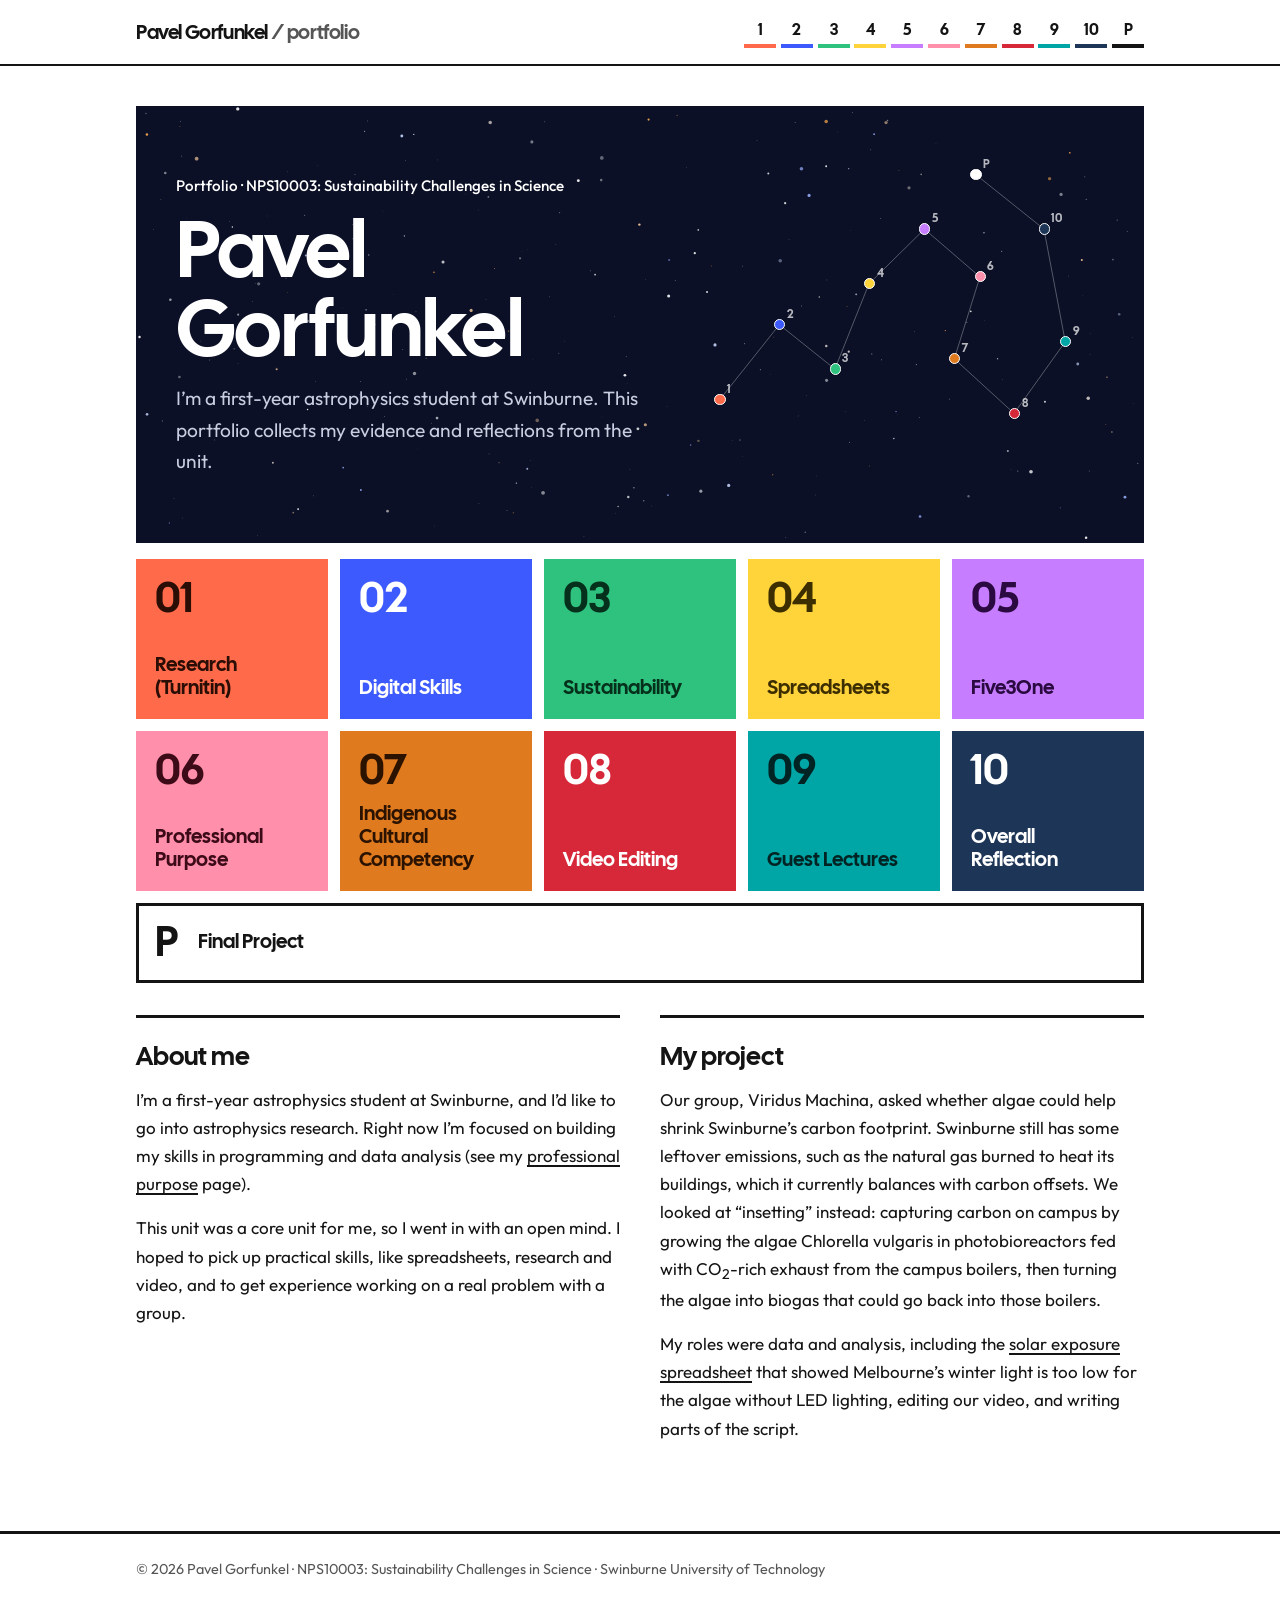
==== index.html @ 4fb6ed7c "Add NPS10003 portfolio site" ====
<!doctype html>
<html lang="en-AU">
<head>
  <meta charset="utf-8">
  <meta name="viewport" content="width=device-width, initial-scale=1">
  <title>Home | Portfolio</title>
  <meta name="description" content="My portfolio of evidence and reflections for NPS10003 Sustainability Challenges in Science at Swinburne University of Technology.">
  <meta name="robots" content="noindex">
  <link rel="preconnect" href="https://fonts.googleapis.com">
  <link rel="preconnect" href="https://fonts.gstatic.com" crossorigin>
  <link rel="stylesheet" href="https://fonts.googleapis.com/css2?family=Cal+Sans&family=Outfit:wght@400;500;600;700&display=swap">
  <link rel="icon" href="assets/favicon.svg" type="image/svg+xml">
  <link rel="stylesheet" href="css/style.css">
</head>
<body>
  <a class="skip-link" href="#main">Skip to content</a>
  <header class="site-header" id="site-header">
    <div class="container"><a class="brand" href="index.html">Portfolio</a></div>
  </header>

  <main id="main">
    <div class="container">
      <section class="hero">
        <canvas class="starfield" aria-hidden="true"></canvas>
        <div class="hero-text">
          <p class="eyebrow">Portfolio &middot; <span data-site="unit"></span></p>
          <h1 data-site="name"></h1>
          <p class="lead">I&rsquo;m a first-year astrophysics student at Swinburne. This portfolio collects my evidence and reflections from the unit.</p>
        </div>
        <!-- Decorative: the same links as the task tiles below, so it's hidden from screen readers and keyboard focus -->
        <div class="constellation" id="constellation" aria-hidden="true"></div>
      </section>

      <h2 id="tasks" class="visually-hidden">Portfolio tasks</h2>
      <ul class="task-grid" id="task-grid"></ul>
      <noscript>
        <ol>
          <li><a href="turnitin.html">Research (Turnitin)</a></li>
          <li><a href="digital-skills.html">Digital Skills</a></li>
          <li><a href="sustainability.html">Sustainability</a></li>
          <li><a href="spreadsheets.html">Spreadsheets</a></li>
          <li><a href="five3one.html">Five3One</a></li>
          <li><a href="professional-purpose.html">Professional Purpose</a></li>
          <li><a href="cultural-competency.html">Indigenous Cultural Competency</a></li>
          <li><a href="video-editing.html">Video Editing</a></li>
          <li><a href="guest-lectures.html">Guest Lectures</a></li>
          <li><a href="reflection.html">Overall Reflection</a></li>
          <li><a href="project.html">Final Project</a></li>
        </ol>
      </noscript>

      <div class="home-about">
        <section class="section" aria-labelledby="about">
          <h2 id="about">About me</h2>
          <p>I&rsquo;m a first-year astrophysics student at Swinburne, and I&rsquo;d like to go into astrophysics research. Right now I&rsquo;m focused on building my skills in programming and data analysis (see my <a href="professional-purpose.html">professional purpose</a> page).</p>
          <p>This unit was a core unit for me, so I went in with an open mind. I hoped to pick up practical skills, like spreadsheets, research and video, and to get experience working on a real problem with a group.</p>
        </section>

        <section class="section" aria-labelledby="project">
          <h2 id="project">My project</h2>
          <p>Our group, Viridus Machina, asked whether algae could help shrink Swinburne&rsquo;s carbon footprint. Swinburne still has some leftover emissions, such as the natural gas burned to heat its buildings, which it currently balances with carbon offsets. We looked at &ldquo;insetting&rdquo; instead: capturing carbon on campus by growing the algae <em>Chlorella vulgaris</em> in photobioreactors fed with CO<sub>2</sub>-rich exhaust from the campus boilers, then turning the algae into biogas that could go back into those boilers.</p>
          <p>My roles were data and analysis, including the <a href="spreadsheets.html">solar exposure spreadsheet</a> that showed Melbourne&rsquo;s winter light is too low for the algae without LED lighting, editing our video, and writing parts of the script.</p>
        </section>
      </div>
    </div>
  </main>

  <footer class="site-footer">
    <div class="container">
      <p>&copy; <span data-year></span> <span data-site="name"></span> &middot; <span data-site="unit"></span> &middot; <span data-site="university"></span></p>
    </div>
  </footer>

  <script src="js/site.js"></script>
</body>
</html>
---- css/style.css ----
/* ==========================================================================
   Portfolio stylesheet: "colour blocks"
   Each task has its own colour (set in js/site.js PAGES). On a task page the
   script exposes it as --task / --task-ink; on cards and links as --c / --ink.

   1. Tokens   2. Base   3. Header/nav   4. Page layout   5. Components
   6. Placeholders   7. Lightbox   8. Responsive   9. Print
   ========================================================================== */

/* 1. Tokens -------------------------------------------------------------- */
:root {
  --bg: #ffffff;
  --soft: #f4f4f1;
  --text: #141414;
  --muted: #565656;
  --line: #141414;
  --task: #141414;        /* overridden per page by site.js */
  --task-ink: #ffffff;
  --todo-bg: #fff6cc;
  --todo-line: #141414;
  --todo-text: #3d2e00;
  --head-bg: #141414;     /* table header row */
  --head-text: #ffffff;
  --sky: #0b1026;         /* night-sky hero */
  --max: 1040px;
  --font: "Outfit", system-ui, -apple-system, "Segoe UI", Roboto, "Helvetica Neue", Arial, sans-serif;
  --display: "Cal Sans", var(--font);
  color-scheme: light;
}

@media (prefers-color-scheme: dark) {
  :root {
    --bg: #141414;
    --soft: #1f1f1f;
    --text: #f2f2f2;
    --muted: #b4b4b4;
    --line: #f2f2f2;
    --todo-bg: #3a3214;
    --todo-line: #f2d75c;
    --todo-text: #fbeeb0;
    --head-bg: #2b2b2b;
    --head-text: #f2f2f2;
    color-scheme: dark;
  }
  :root:not([data-task]) { --task: #f2f2f2; --task-ink: #141414; } /* home and 404 */
}

/* 2. Base ---------------------------------------------------------------- */
*, *::before, *::after { box-sizing: border-box; }

html { scroll-behavior: smooth; scroll-padding-top: 1.5rem; }
@media (prefers-reduced-motion: reduce) { html { scroll-behavior: auto; } }

body {
  margin: 0;
  background: var(--bg);
  color: var(--text);
  font-family: var(--font);
  font-size: 1.0625rem;
  line-height: 1.65;
  -webkit-text-size-adjust: 100%;
  font-synthesis: none; /* no faux bold: Cal Sans has one weight, Outfit loads real ones */
}

img, video, iframe { max-width: 100%; }
img { height: auto; display: block; }

a { color: inherit; text-decoration-thickness: 2px; text-underline-offset: 0.2em; }
a:hover { text-decoration-color: var(--task); }
:focus-visible { outline: 3px solid var(--text); outline-offset: 3px; }

h1, h2, h3, h4 { font-family: var(--display); font-weight: 400; line-height: 1.15; margin: 0 0 0.6em; }
h1 { font-size: clamp(2.2rem, 6vw, 3.4rem); letter-spacing: -0.01em; }
h2 { font-size: 1.6rem; letter-spacing: 0; }
h3 { font-size: 1.15rem; }
p, ul, ol, table, figure { margin: 0 0 1rem; }

.skip-link {
  position: absolute; left: 1rem; top: -3rem; z-index: 100;
  background: var(--text); color: var(--bg); padding: 0.5rem 1rem;
}
.skip-link:focus { top: 1rem; }

.visually-hidden {
  position: absolute !important; width: 1px; height: 1px; overflow: hidden;
  clip: rect(0 0 0 0); clip-path: inset(50%); white-space: nowrap;
}

.container { width: 100%; max-width: var(--max); margin: 0 auto; padding: 0 1rem; }

/* 3. Header / nav -------------------------------------------------------- */
.site-header { position: relative; z-index: 50; background: var(--bg); border-bottom: 2px solid var(--line); }
.site-header .container {
  display: flex; align-items: center; justify-content: space-between;
  gap: 1rem; min-height: 4rem;
}
.brand {
  font-family: var(--display); font-weight: 400; font-size: 1.25rem; letter-spacing: -0.02em;
  text-decoration: none; white-space: nowrap;
}
.brand span { font-weight: 400; color: var(--muted); }

.nav-toggle {
  display: none;
  font: inherit; font-weight: 600; font-size: 0.95rem;
  background: var(--bg); color: var(--text);
  border: 2px solid var(--line); padding: 0.35rem 0.8rem; cursor: pointer;
}

/* Desktop: a row of task numbers underlined in their colours; the name shows on hover */
.site-nav ul { list-style: none; margin: 0; padding: 0; display: flex; gap: 0.3rem; }
.site-nav .nav-home { display: none; }
.site-nav a {
  position: relative; display: grid; place-items: center;
  min-width: 2rem; height: 2rem; padding: 0 0.3rem;
  font-family: var(--display); font-size: 1rem; color: var(--text); text-decoration: none;
  border-bottom: 4px solid var(--c, var(--line));
}
.site-nav a:hover, .site-nav a:focus-visible { background: color-mix(in srgb, var(--c) 25%, transparent); }
.site-nav a[aria-current="page"] { background: var(--c); color: var(--ink); }
.site-nav .nlabel {
  position: absolute; top: calc(100% + 0.4rem); right: 0;
  white-space: nowrap; padding: 0.2rem 0.55rem;
  background: var(--text); color: var(--bg);
  font-family: var(--font); font-size: 0.85rem; font-weight: 500;
  opacity: 0; pointer-events: none; transition: opacity 0.12s ease;
}
.site-nav a:hover .nlabel, .site-nav a:focus-visible .nlabel { opacity: 1; }
@media (prefers-reduced-motion: reduce) { .site-nav .nlabel { transition: none; } }

/* 4. Page layout --------------------------------------------------------- */
main { padding: 2.5rem 0 3rem; }

/* Task page header: a solid block in the task's colour with a big number */
.page-head {
  background: var(--task); color: var(--task-ink);
  padding: 2rem 2rem 1.75rem;
  margin-bottom: 1.5rem;
}
.page-num {
  display: block; margin-bottom: 0.75rem;
  font-family: var(--display); font-size: clamp(4rem, 12vw, 7rem); line-height: 0.85; letter-spacing: -0.01em;
}
.page-head h1 { margin-bottom: 0.4rem; }
.page-head .lead { color: inherit; }
.page-head > :last-child { margin-bottom: 0; }

.eyebrow {
  display: inline-block; margin-bottom: 0.75rem;
  font-size: 0.95rem; font-weight: 500;
}
.lead { font-size: 1.15rem; max-width: 62ch; color: var(--muted); }

.section { border-top: 3px solid var(--line); padding: 1.5rem 0 1rem; margin-bottom: 1.5rem; }
.section > :last-child { margin-bottom: 0; }

/* "Jump to" chips */
.toc { margin-bottom: 2rem; }
.toc h2 { font-family: var(--font); font-size: 0.95rem; font-weight: 500; margin: 0 0 0.5rem; color: var(--muted); }
.toc ol { list-style: none; margin: 0; padding: 0; display: flex; flex-wrap: wrap; gap: 0.5rem; }
.toc a {
  display: block; padding: 0.3rem 0.75rem;
  border: 2px solid var(--line); font-size: 0.92rem; font-weight: 600; text-decoration: none;
}
.toc a:hover { background: var(--task); color: var(--task-ink); border-color: var(--task); }
.toc:empty { display: none; }

/* Prev / next: blocks in the neighbouring tasks' colours */
.pager { display: grid; grid-template-columns: 1fr 1fr; gap: 1rem; margin-top: 2.5rem; }
.pager a {
  display: block; padding: 1.1rem 1.25rem;
  background: var(--c, var(--soft)); color: var(--ink, var(--text));
  font-family: var(--display); font-weight: 400; font-size: 1.1rem; text-decoration: none;
}
.pager a:hover { text-decoration: underline; text-decoration-thickness: 2px; }
.pager small { display: block; font-family: var(--font); font-weight: 600; font-size: 0.8rem; margin-bottom: 0.2rem; }
.pager .next { text-align: right; grid-column: 2; }

.site-footer { border-top: 3px solid var(--line); padding: 1.5rem 0; color: var(--muted); font-size: 0.9rem; }

/* 5. Components ---------------------------------------------------------- */

/* Home and 404: night-sky hero */
.hero {
  position: relative; overflow: hidden;
  display: grid; grid-template-columns: 1.1fr 1fr; gap: 2rem; align-items: center;
  min-height: 27rem; padding: 3rem 2.5rem; margin-bottom: 1rem;
  background: var(--sky); color: #ffffff;
}
.hero.lost { grid-template-columns: 1fr; min-height: 70vh; }
.hero .starfield { position: absolute; inset: 0; width: 100%; height: 100%; }
.hero-text, .constellation { position: relative; }
.hero h1 { font-size: clamp(2.6rem, 8vw, 5rem); line-height: 0.98; letter-spacing: -0.01em; margin-bottom: 1rem; max-width: 14ch; }
.hero .lead { font-size: 1.2rem; color: #c9cde0; }
.hero .btn { --task: #ffffff; --task-ink: var(--sky); --line: #ffffff; }
.hero-text > :last-child { margin-bottom: 0; }

.constellation { aspect-ratio: 5 / 4; }
.constellation svg { position: absolute; inset: 0; width: 100%; height: 100%; overflow: visible; }
.constellation polyline {
  fill: none; stroke: rgb(255 255 255 / 0.3); stroke-width: 1;
  vector-effect: non-scaling-stroke;
}
.cstar {
  position: absolute; transform: translate(-50%, -50%);
  width: 2.25rem; height: 2.25rem; display: grid; place-items: center;
  color: #ffffff; text-decoration: none;
}
.cstar .dot {
  width: 0.7rem; height: 0.7rem; border-radius: 50%; background: var(--c);
  border: 1.5px solid #ffffff;
  transition: transform 0.15s ease;
}
.cstar .cnum {
  position: absolute; left: 70%; top: -5%;
  font-family: var(--display); font-size: 0.75rem; color: rgb(255 255 255 / 0.7);
}
.cstar .clabel {
  position: absolute; bottom: 100%; left: 50%; transform: translate(-50%, -0.2rem);
  white-space: nowrap; padding: 0.15rem 0.5rem;
  background: var(--c); color: var(--ink); font-size: 0.85rem; font-weight: 600;
  opacity: 0; pointer-events: none; transition: opacity 0.15s ease;
}
.cstar:hover .dot { transform: scale(1.6); }
.cstar:hover .clabel { opacity: 1; }
@media (prefers-reduced-motion: reduce) { .cstar .dot, .cstar .clabel { transition: none; } }

.home-about { display: grid; gap: 0 2.5rem; grid-template-columns: repeat(auto-fit, minmax(300px, 1fr)); margin-top: 2rem; }

.task-grid {
  list-style: none; padding: 0; margin: 0 0 2rem;
  display: grid; gap: 0.75rem;
  grid-template-columns: repeat(5, minmax(0, 1fr));
}
.task-card {
  display: flex; flex-direction: column; gap: 0.4rem; height: 100%; min-height: 10rem;
  padding: 1.1rem 1.2rem 1.25rem;
  background: var(--c); color: var(--ink); text-decoration: none;
}
.task-card:hover h3 { text-decoration: underline; text-decoration-thickness: 2px; text-underline-offset: 0.15em; }
.task-card .num { font-family: var(--display); font-weight: 400; font-size: 2.6rem; line-height: 1; letter-spacing: -0.01em; }
.task-card h3 { margin: auto 0 0; font-size: 1.25rem; }
/* The final project ("P") tile spans the full row under the task tiles */
.task-grid li.project { grid-column: 1 / -1; }
.task-grid li.project .task-card { min-height: 0; flex-direction: row; align-items: center; gap: 1.25rem; }
.task-grid li.project .task-card h3 { margin: 0; }

/* The project's colour is white, so give it an outline wherever it could vanish into a white page */
.task-grid li.project .task-card,
:root[data-task="P"] .page-head,
.pager a[href="project.html"] { box-shadow: inset 0 0 0 3px var(--line); }
.site-nav a[href="project.html"] { border-bottom-color: var(--line); }
.site-nav a[href="project.html"][aria-current="page"] { box-shadow: inset 0 0 0 2px var(--line); }

/* Evidence figures */
.evidence-grid { display: grid; gap: 1.25rem; grid-template-columns: repeat(auto-fit, minmax(280px, 1fr)); margin-bottom: 1rem; }
figure.evidence { margin: 0 0 1.25rem; border: 2px solid var(--line); background: var(--soft); }
.evidence-grid figure.evidence { margin: 0; }
/* Never upscale small screenshots; cap tall ones (the lightbox shows them full size) */
figure.evidence img { max-height: 75vh; margin: 0 auto; cursor: zoom-in; }
figure.evidence > .placeholder { margin: 0.75rem; }
figure.evidence figcaption { padding: 0.75rem 1rem; font-size: 0.95rem; border-top: 2px solid var(--line); background: var(--bg); }
figure.evidence figcaption strong:first-child {
  background: var(--task); color: var(--task-ink); padding: 0.05rem 0.4rem; margin-right: 0.2rem;
}

/* STAR reflection: stacked in reading order, letter in the left margin */
.star { margin-bottom: 0; }
.star-card {
  position: relative; padding: 0 0 1.25rem 3rem; margin-bottom: 1.25rem;
  border-bottom: 1px solid color-mix(in srgb, var(--line) 20%, transparent);
}
.star-card h3 { line-height: 2rem; margin-bottom: 0.3rem; }
.star-card h3 .letter {
  position: absolute; left: 0; top: 0;
  display: grid; place-items: center; width: 2rem; height: 2rem;
  background: var(--task); color: var(--task-ink); font-size: 1.1rem;
}
.star-card > :last-child { margin-bottom: 0; }
.star-card.star-note { margin-bottom: 0; padding: 1rem 1.25rem; border-bottom: 0; border-left: 6px solid var(--task); background: var(--soft); }
.star-card.star-note + .star-note { margin-top: 0.75rem; }

/* Buttons, tables, video, references */
.btn {
  display: inline-flex; align-items: center; gap: 0.4rem;
  padding: 0.55rem 1rem; border: 2px solid var(--line);
  background: var(--task); color: var(--task-ink);
  font-weight: 700; font-size: 0.95rem; text-decoration: none;
}
.btn:hover { text-decoration: underline; }
.btn-row { display: flex; flex-wrap: wrap; gap: 0.75rem; margin-bottom: 1rem; }

.table-wrap { overflow-x: auto; margin-bottom: 1rem; border: 2px solid var(--line); }
table { width: 100%; border-collapse: collapse; font-size: 0.95rem; margin: 0; }
th, td { text-align: left; vertical-align: top; padding: 0.6rem 0.8rem; border-bottom: 1px solid color-mix(in srgb, var(--line) 25%, transparent); }
thead th { background: var(--head-bg); color: var(--head-text); font-weight: 700; border-bottom: 0; }
tbody tr:last-child td { border-bottom: 0; }
td.up { font-weight: 700; }

.video { position: relative; aspect-ratio: 16 / 9; border: 2px solid var(--line); background: #000; margin-bottom: 1rem; }
.video iframe { position: absolute; inset: 0; width: 100%; height: 100%; border: 0; }
.video > .placeholder { position: absolute; inset: 0; margin: 0; border: 0; display: grid; place-content: center; text-align: center; }

.paper-meta { color: var(--muted); }
.paper-meta cite { font-style: italic; color: var(--text); }

.references { list-style: none; padding: 0; }
.references li { padding-left: 2em; text-indent: -2em; margin-bottom: 0.6rem; overflow-wrap: anywhere; }
.references li.placeholder { padding-left: 1rem; text-indent: 0; }

dl.fields { display: grid; grid-template-columns: max-content 1fr; gap: 0.4rem 1.25rem; margin: 0 0 1rem; }
dl.fields dt { font-weight: 700; }
dl.fields dd { margin: 0; }

.speaker { border: 2px solid var(--line); padding: 1.25rem; margin-bottom: 1.25rem; }
.speaker h3 { border-bottom: 2px solid var(--line); padding-bottom: 0.5rem; }
.speaker h4 { font-size: 1.05rem; margin: 1.25rem 0 0.4rem; }
.speaker ol { padding-left: 1.25rem; }
.speaker ol li { margin-bottom: 0.4rem; }
.speaker > :last-child { margin-bottom: 0; }

/* 6. Placeholders -------------------------------------------------------- */
.placeholder {
  display: block;
  background: var(--todo-bg); color: var(--todo-text);
  border: 2px dashed var(--todo-line);
  padding: 0.75rem 1rem; margin-bottom: 1rem;
  font-size: 0.95rem;
}
.placeholder::before {
  content: "TO DO";
  display: inline-block; margin-right: 0.5rem; padding: 0 0.4rem;
  background: var(--todo-line); color: var(--todo-bg);
  font-size: 0.7rem; font-weight: 700; letter-spacing: 0.08em; vertical-align: 0.1em;
}
span.placeholder { display: inline; padding: 0.05rem 0.35rem; margin: 0; border-width: 1px; }
.placeholder ul, .placeholder ol { margin: 0.4rem 0 0; padding-left: 1.25rem; }
.placeholder > :last-child { margin-bottom: 0; }

/* 7. Lightbox ------------------------------------------------------------ */
.lightbox { border: 0; padding: 0; background: transparent; max-width: 95vw; max-height: 95vh; }
.lightbox::backdrop { background: rgb(0 0 0 / 0.88); }
.lightbox img { max-width: 95vw; max-height: 85vh; width: auto; margin: 0 auto; }
.lightbox p { color: #f0f0f0; text-align: center; margin: 0.6rem 0 0; font-size: 0.95rem; }
.lightbox-close {
  position: fixed; top: 1rem; right: 1rem; width: 2.5rem; height: 2.5rem;
  border: 2px solid #141414; background: #ffffff; color: #141414;
  font-size: 1.4rem; line-height: 1; cursor: pointer;
}

/* 8. Responsive ---------------------------------------------------------- */
@media (max-width: 900px) {
  .task-grid { grid-template-columns: repeat(2, minmax(0, 1fr)); }
  .task-grid li:last-child:nth-child(odd) { grid-column: 1 / -1; } /* odd tile count: last one spans */
  .hero { grid-template-columns: 1fr; min-height: 0; gap: 0.5rem; }
  .constellation { width: 100%; max-width: 30rem; justify-self: center; }
  html { scroll-padding-top: 5rem; } /* clear the sticky header */
  .site-header { position: sticky; top: 0; }
  .site-header .container { min-height: 3.5rem; }
  .nav-toggle { display: inline-block; }
  .site-nav {
    display: none;
    position: absolute; top: 100%; left: 0; right: 0;
    background: var(--bg); border-bottom: 3px solid var(--line);
    max-height: calc(100vh - 3.5rem); overflow-y: auto;
  }
  .site-nav.open { display: block; }
  .site-nav ul { flex-direction: column; padding: 0.5rem 1rem 1rem; gap: 0; }
  .site-nav .nav-home { display: block; }
  .site-nav a {
    display: flex; justify-content: flex-start; gap: 0.6rem; height: auto;
    padding: 0.5rem 0; border-bottom: 0; background: none;
    font-family: var(--font); font-size: 1rem;
  }
  .site-nav a:hover, .site-nav a:focus-visible { background: none; text-decoration: underline; }
  .site-nav a[aria-current="page"] { background: none; color: var(--text); font-weight: 700; }
  .site-nav a[href="project.html"][aria-current="page"] { box-shadow: none; }
  .site-nav a[href="project.html"] .nnum { box-shadow: inset 0 0 0 2px var(--line); } /* white square needs an edge */
  .site-nav .nnum {
    display: inline-grid; place-items: center; min-width: 1.6rem; height: 1.6rem;
    background: var(--c); color: var(--ink); font-family: var(--display); font-size: 0.85rem;
  }
  .site-nav .nlabel { position: static; opacity: 1; padding: 0; background: none; color: inherit; font-size: 1rem; }
}

@media (max-width: 640px) {
  main { padding-top: 1.5rem; }
  .page-head { padding: 1.5rem 1.25rem; margin-left: -1rem; margin-right: -1rem; }
  .hero { padding: 2rem 1.25rem 1.25rem; margin-left: -1rem; margin-right: -1rem; }
  .pager { grid-template-columns: 1fr; }
  .pager .next { grid-column: 1; }
  .task-card { min-height: 9rem; padding: 0.9rem; }
  .task-card h3 { font-size: 1.05rem; }
  dl.fields { grid-template-columns: 1fr; }
  dl.fields dd { margin-bottom: 0.5rem; }
}

/* 9. Print --------------------------------------------------------------- */
@media print {
  :root { --bg: #fff; --soft: #f4f4f4; --text: #000; --muted: #333; --line: #000; }
  body { font-size: 11pt; }
  .site-header, .pager, .toc, .skip-link, .nav-toggle, .lightbox { display: none !important; }
  main { padding: 0; }
  .page-head { -webkit-print-color-adjust: exact; print-color-adjust: exact; }
  .section, figure.evidence, .star-card, .speaker, tr { break-inside: avoid; }
  main a[href^="http"]::after { content: " (" attr(href) ")"; font-size: 0.85em; word-break: break-all; }
  .video { aspect-ratio: auto; background: none; }
  .video iframe { display: none; }
  .hero { display: block; min-height: 0; padding: 0; background: none; color: #000; }
  .hero h1, .hero .lead { color: #000; }
  .starfield, .constellation { display: none; }
}
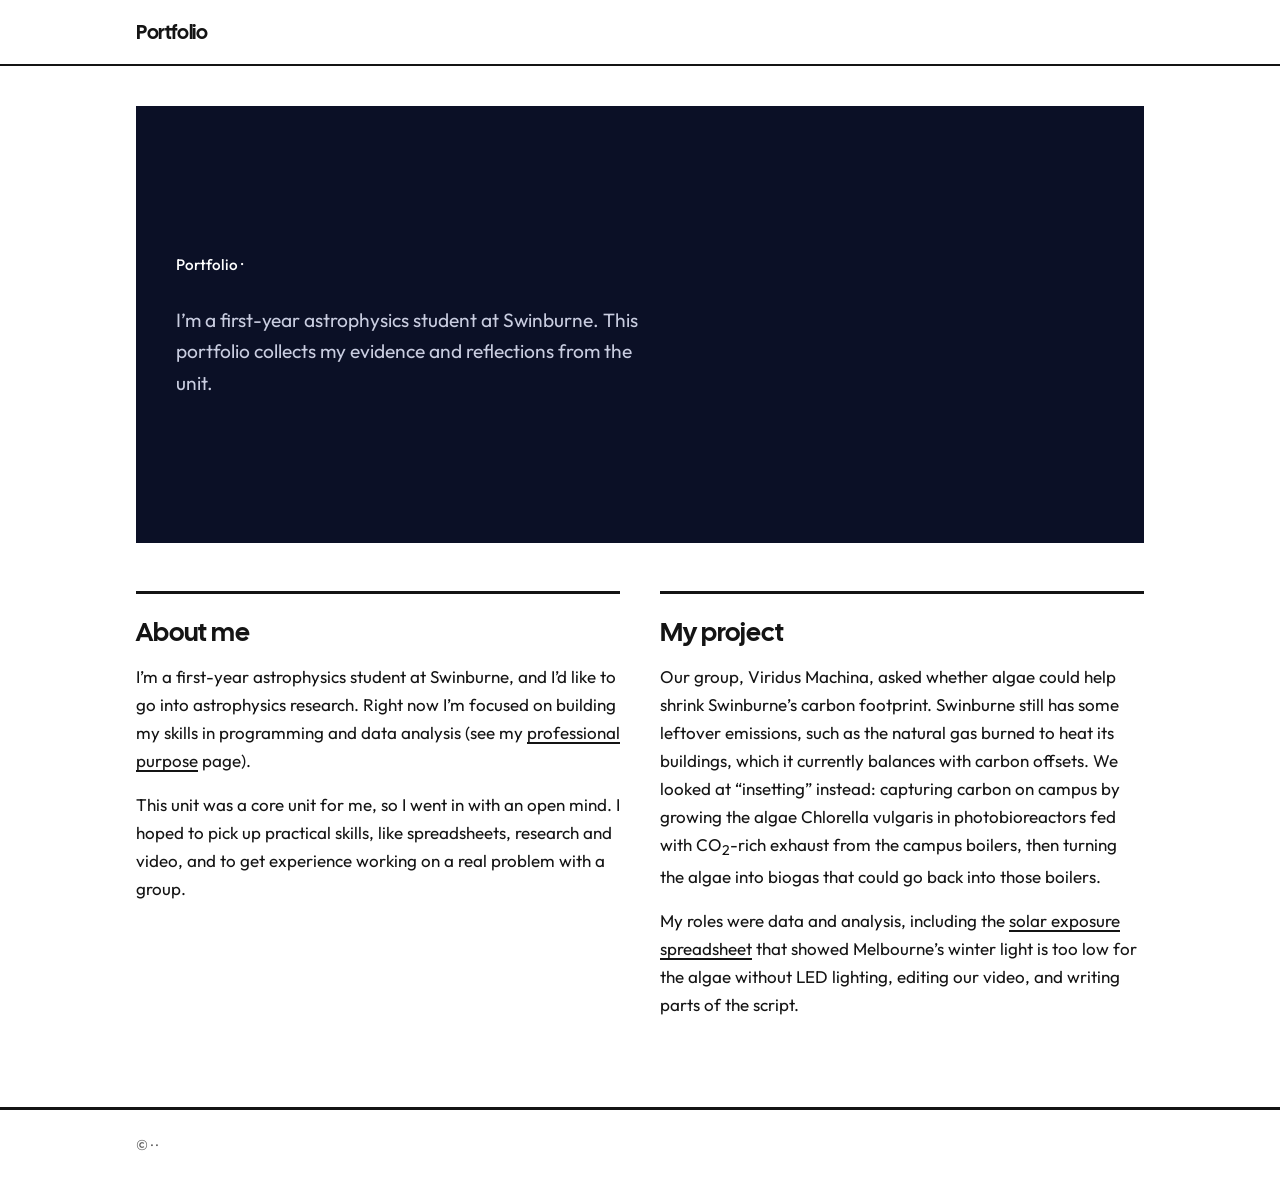
==== commit 0e287c15: "Update portfolio content" ====
--- a/index.html
+++ b/index.html
@@ -27,7 +27,6 @@
           <h1 data-site="name"></h1>
           <p class="lead">I&rsquo;m a first-year astrophysics student at Swinburne. This portfolio collects my evidence and reflections from the unit.</p>
         </div>
-        <!-- Decorative: the same links as the task tiles below, so it's hidden from screen readers and keyboard focus -->
         <div class="constellation" id="constellation" aria-hidden="true"></div>
       </section>
 
--- a/css/style.css
+++ b/css/style.css
@@ -1,27 +1,18 @@
-/* ==========================================================================
-   Portfolio stylesheet: "colour blocks"
-   Each task has its own colour (set in js/site.js PAGES). On a task page the
-   script exposes it as --task / --task-ink; on cards and links as --c / --ink.
-
-   1. Tokens   2. Base   3. Header/nav   4. Page layout   5. Components
-   6. Placeholders   7. Lightbox   8. Responsive   9. Print
-   ========================================================================== */
-
-/* 1. Tokens -------------------------------------------------------------- */
+
 :root {
   --bg: #ffffff;
   --soft: #f4f4f1;
   --text: #141414;
   --muted: #565656;
   --line: #141414;
-  --task: #141414;        /* overridden per page by site.js */
+  --task: #141414;       
   --task-ink: #ffffff;
   --todo-bg: #fff6cc;
   --todo-line: #141414;
   --todo-text: #3d2e00;
-  --head-bg: #141414;     /* table header row */
+  --head-bg: #141414;  
   --head-text: #ffffff;
-  --sky: #0b1026;         /* night-sky hero */
+  --sky: #0b1026;       
   --max: 1040px;
   --font: "Outfit", system-ui, -apple-system, "Segoe UI", Roboto, "Helvetica Neue", Arial, sans-serif;
   --display: "Cal Sans", var(--font);
@@ -42,10 +33,9 @@
     --head-text: #f2f2f2;
     color-scheme: dark;
   }
-  :root:not([data-task]) { --task: #f2f2f2; --task-ink: #141414; } /* home and 404 */
-}
-
-/* 2. Base ---------------------------------------------------------------- */
+  :root:not([data-task]) { --task: #f2f2f2; --task-ink: #141414; } 
+}
+
 *, *::before, *::after { box-sizing: border-box; }
 
 html { scroll-behavior: smooth; scroll-padding-top: 1.5rem; }
@@ -59,7 +49,7 @@
   font-size: 1.0625rem;
   line-height: 1.65;
   -webkit-text-size-adjust: 100%;
-  font-synthesis: none; /* no faux bold: Cal Sans has one weight, Outfit loads real ones */
+  font-synthesis: none;
 }
 
 img, video, iframe { max-width: 100%; }
@@ -88,7 +78,7 @@
 
 .container { width: 100%; max-width: var(--max); margin: 0 auto; padding: 0 1rem; }
 
-/* 3. Header / nav -------------------------------------------------------- */
+
 .site-header { position: relative; z-index: 50; background: var(--bg); border-bottom: 2px solid var(--line); }
 .site-header .container {
   display: flex; align-items: center; justify-content: space-between;
@@ -107,7 +97,7 @@
   border: 2px solid var(--line); padding: 0.35rem 0.8rem; cursor: pointer;
 }
 
-/* Desktop: a row of task numbers underlined in their colours; the name shows on hover */
+
 .site-nav ul { list-style: none; margin: 0; padding: 0; display: flex; gap: 0.3rem; }
 .site-nav .nav-home { display: none; }
 .site-nav a {
@@ -128,10 +118,8 @@
 .site-nav a:hover .nlabel, .site-nav a:focus-visible .nlabel { opacity: 1; }
 @media (prefers-reduced-motion: reduce) { .site-nav .nlabel { transition: none; } }
 
-/* 4. Page layout --------------------------------------------------------- */
 main { padding: 2.5rem 0 3rem; }
 
-/* Task page header: a solid block in the task's colour with a big number */
 .page-head {
   background: var(--task); color: var(--task-ink);
   padding: 2rem 2rem 1.75rem;
@@ -154,7 +142,6 @@
 .section { border-top: 3px solid var(--line); padding: 1.5rem 0 1rem; margin-bottom: 1.5rem; }
 .section > :last-child { margin-bottom: 0; }
 
-/* "Jump to" chips */
 .toc { margin-bottom: 2rem; }
 .toc h2 { font-family: var(--font); font-size: 0.95rem; font-weight: 500; margin: 0 0 0.5rem; color: var(--muted); }
 .toc ol { list-style: none; margin: 0; padding: 0; display: flex; flex-wrap: wrap; gap: 0.5rem; }
@@ -165,7 +152,6 @@
 .toc a:hover { background: var(--task); color: var(--task-ink); border-color: var(--task); }
 .toc:empty { display: none; }
 
-/* Prev / next: blocks in the neighbouring tasks' colours */
 .pager { display: grid; grid-template-columns: 1fr 1fr; gap: 1rem; margin-top: 2.5rem; }
 .pager a {
   display: block; padding: 1.1rem 1.25rem;
@@ -178,9 +164,6 @@
 
 .site-footer { border-top: 3px solid var(--line); padding: 1.5rem 0; color: var(--muted); font-size: 0.9rem; }
 
-/* 5. Components ---------------------------------------------------------- */
-
-/* Home and 404: night-sky hero */
 .hero {
   position: relative; overflow: hidden;
   display: grid; grid-template-columns: 1.1fr 1fr; gap: 2rem; align-items: center;
@@ -240,23 +223,19 @@
 .task-card:hover h3 { text-decoration: underline; text-decoration-thickness: 2px; text-underline-offset: 0.15em; }
 .task-card .num { font-family: var(--display); font-weight: 400; font-size: 2.6rem; line-height: 1; letter-spacing: -0.01em; }
 .task-card h3 { margin: auto 0 0; font-size: 1.25rem; }
-/* The final project ("P") tile spans the full row under the task tiles */
 .task-grid li.project { grid-column: 1 / -1; }
 .task-grid li.project .task-card { min-height: 0; flex-direction: row; align-items: center; gap: 1.25rem; }
 .task-grid li.project .task-card h3 { margin: 0; }
-
-/* The project's colour is white, so give it an outline wherever it could vanish into a white page */
 .task-grid li.project .task-card,
 :root[data-task="P"] .page-head,
 .pager a[href="project.html"] { box-shadow: inset 0 0 0 3px var(--line); }
 .site-nav a[href="project.html"] { border-bottom-color: var(--line); }
 .site-nav a[href="project.html"][aria-current="page"] { box-shadow: inset 0 0 0 2px var(--line); }
 
-/* Evidence figures */
+
 .evidence-grid { display: grid; gap: 1.25rem; grid-template-columns: repeat(auto-fit, minmax(280px, 1fr)); margin-bottom: 1rem; }
 figure.evidence { margin: 0 0 1.25rem; border: 2px solid var(--line); background: var(--soft); }
 .evidence-grid figure.evidence { margin: 0; }
-/* Never upscale small screenshots; cap tall ones (the lightbox shows them full size) */
 figure.evidence img { max-height: 75vh; margin: 0 auto; cursor: zoom-in; }
 figure.evidence > .placeholder { margin: 0.75rem; }
 figure.evidence figcaption { padding: 0.75rem 1rem; font-size: 0.95rem; border-top: 2px solid var(--line); background: var(--bg); }
@@ -264,7 +243,6 @@
   background: var(--task); color: var(--task-ink); padding: 0.05rem 0.4rem; margin-right: 0.2rem;
 }
 
-/* STAR reflection: stacked in reading order, letter in the left margin */
 .star { margin-bottom: 0; }
 .star-card {
   position: relative; padding: 0 0 1.25rem 3rem; margin-bottom: 1.25rem;
@@ -280,7 +258,6 @@
 .star-card.star-note { margin-bottom: 0; padding: 1rem 1.25rem; border-bottom: 0; border-left: 6px solid var(--task); background: var(--soft); }
 .star-card.star-note + .star-note { margin-top: 0.75rem; }
 
-/* Buttons, tables, video, references */
 .btn {
   display: inline-flex; align-items: center; gap: 0.4rem;
   padding: 0.55rem 1rem; border: 2px solid var(--line);
@@ -319,7 +296,6 @@
 .speaker ol li { margin-bottom: 0.4rem; }
 .speaker > :last-child { margin-bottom: 0; }
 
-/* 6. Placeholders -------------------------------------------------------- */
 .placeholder {
   display: block;
   background: var(--todo-bg); color: var(--todo-text);
@@ -337,7 +313,6 @@
 .placeholder ul, .placeholder ol { margin: 0.4rem 0 0; padding-left: 1.25rem; }
 .placeholder > :last-child { margin-bottom: 0; }
 
-/* 7. Lightbox ------------------------------------------------------------ */
 .lightbox { border: 0; padding: 0; background: transparent; max-width: 95vw; max-height: 95vh; }
 .lightbox::backdrop { background: rgb(0 0 0 / 0.88); }
 .lightbox img { max-width: 95vw; max-height: 85vh; width: auto; margin: 0 auto; }
@@ -348,13 +323,12 @@
   font-size: 1.4rem; line-height: 1; cursor: pointer;
 }
 
-/* 8. Responsive ---------------------------------------------------------- */
 @media (max-width: 900px) {
   .task-grid { grid-template-columns: repeat(2, minmax(0, 1fr)); }
-  .task-grid li:last-child:nth-child(odd) { grid-column: 1 / -1; } /* odd tile count: last one spans */
+  .task-grid li:last-child:nth-child(odd) { grid-column: 1 / -1; } 
   .hero { grid-template-columns: 1fr; min-height: 0; gap: 0.5rem; }
   .constellation { width: 100%; max-width: 30rem; justify-self: center; }
-  html { scroll-padding-top: 5rem; } /* clear the sticky header */
+  html { scroll-padding-top: 5rem; } 
   .site-header { position: sticky; top: 0; }
   .site-header .container { min-height: 3.5rem; }
   .nav-toggle { display: inline-block; }
@@ -375,7 +349,7 @@
   .site-nav a:hover, .site-nav a:focus-visible { background: none; text-decoration: underline; }
   .site-nav a[aria-current="page"] { background: none; color: var(--text); font-weight: 700; }
   .site-nav a[href="project.html"][aria-current="page"] { box-shadow: none; }
-  .site-nav a[href="project.html"] .nnum { box-shadow: inset 0 0 0 2px var(--line); } /* white square needs an edge */
+  .site-nav a[href="project.html"] .nnum { box-shadow: inset 0 0 0 2px var(--line); }
   .site-nav .nnum {
     display: inline-grid; place-items: center; min-width: 1.6rem; height: 1.6rem;
     background: var(--c); color: var(--ink); font-family: var(--display); font-size: 0.85rem;
@@ -395,7 +369,6 @@
   dl.fields dd { margin-bottom: 0.5rem; }
 }
 
-/* 9. Print --------------------------------------------------------------- */
 @media print {
   :root { --bg: #fff; --soft: #f4f4f4; --text: #000; --muted: #333; --line: #000; }
   body { font-size: 11pt; }
